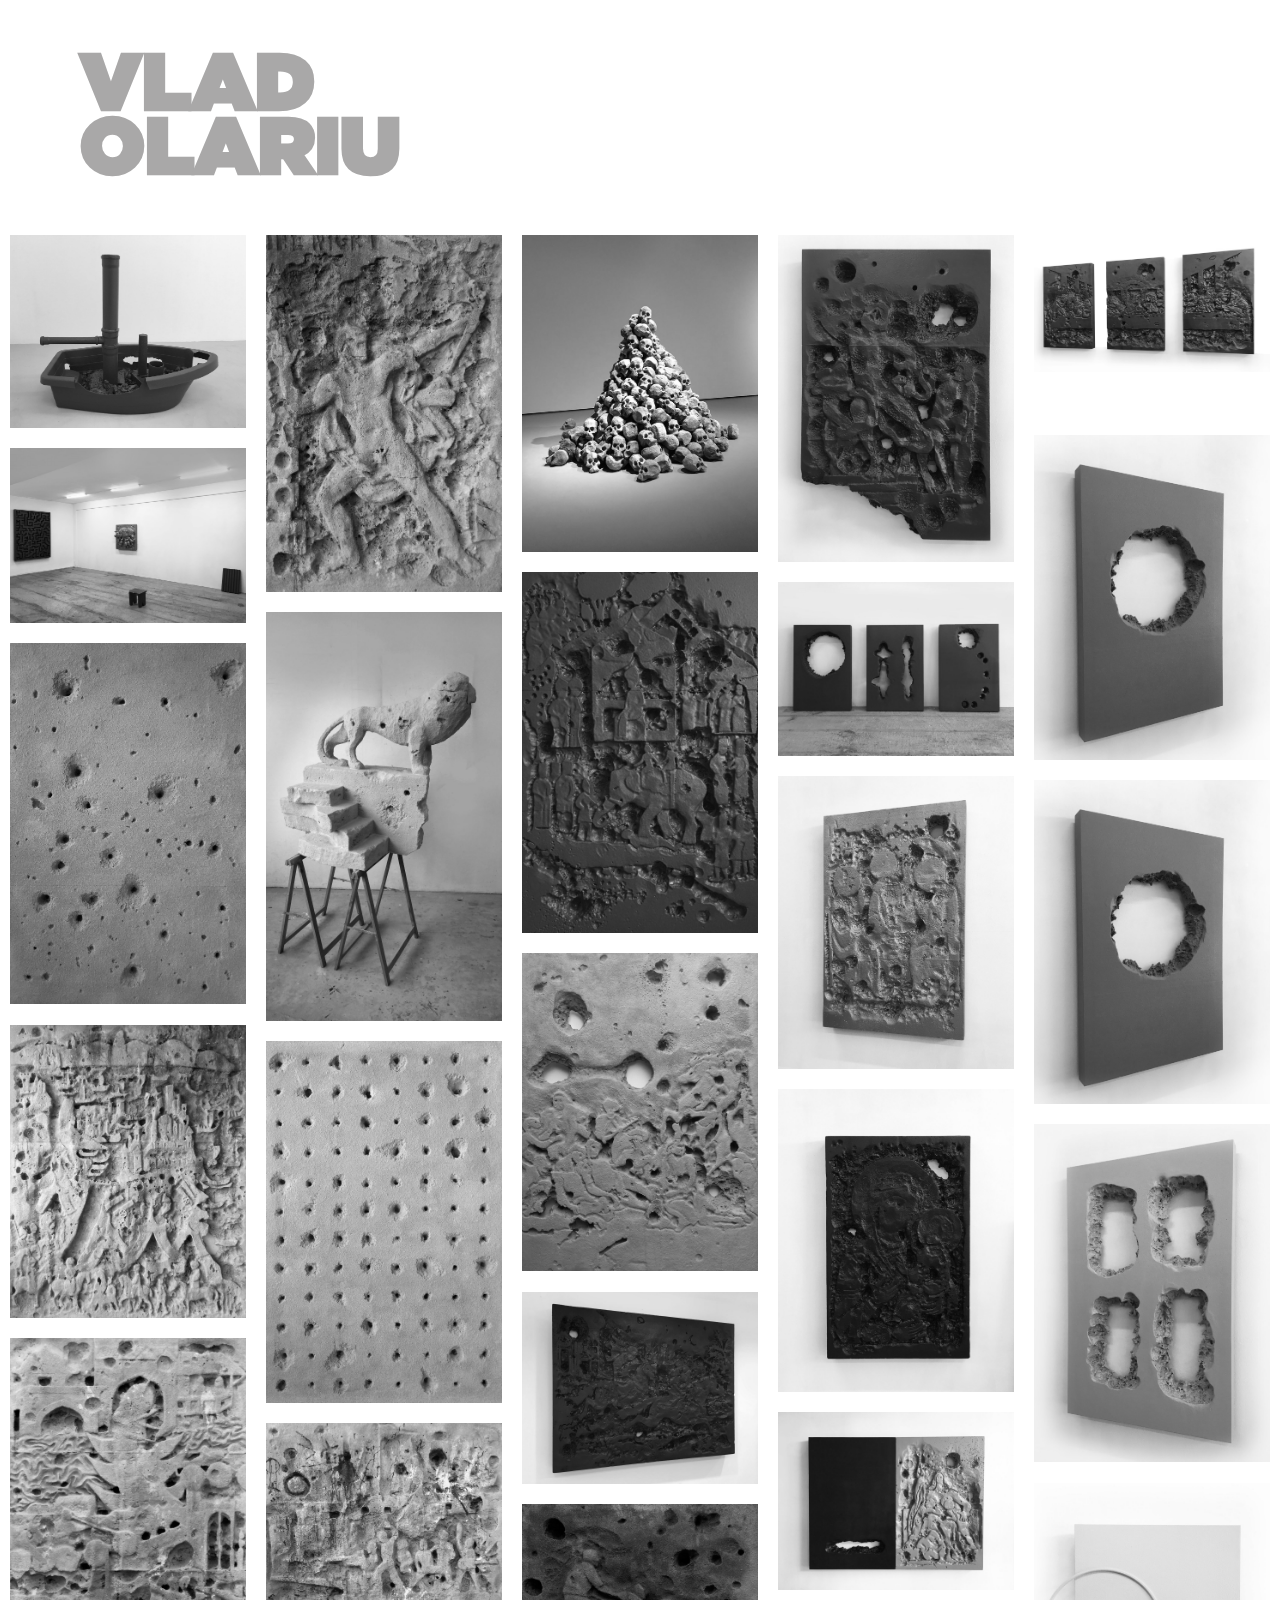
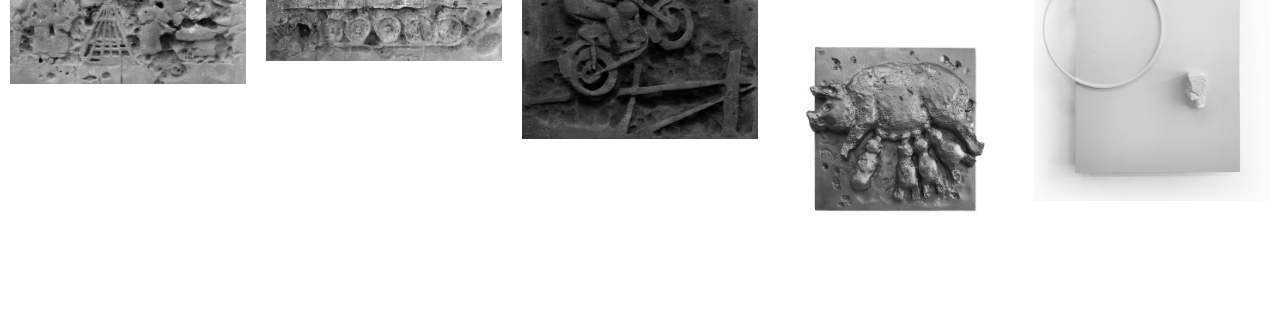
==== index.html @ de01ca1d "first" ====
<!doctype html>
<html class="no-js" lang="">

<head>
    <meta charset="utf-8">
    <meta http-equiv="X-UA-Compatible" content="IE=edge,chrome=1">
    <title></title>
    <meta name="description" content="">
    <meta name="viewport" content="width=device-width, initial-scale=1">
    <link rel="stylesheet" href="css/normalize.min.css">
    <link rel="stylesheet" href="css/main.css">
</head>

<body>
    <header>
        <h1>Vlad <br> Olariu</h1>
    </header>
    <main class="wrapper">
        <div class="masonry">
            <div class="item">
                <img src="/img/1.jpg" alt="">
            </div>
            <div class="item">
                <img src="/img/2.jpg" alt="">
            </div>
            <div class="item">
                <img src="/img/3.jpg" alt="">
            </div>
            <div class="item">
                <img src="/img/4.jpg" alt="">
            </div>
            <div class="item">
                <img src="/img/5.jpg" alt="">
            </div>
            <div class="item">
                <img src="/img/6.jpg" alt="">
            </div>
            <div class="item">
                <img src="/img/7.jpg" alt="">
            </div>
            <div class="item">
                <img src="/img/8.jpg" alt="">
            </div>
            <div class="item">
                <img src="/img/9.jpg" alt="">
            </div>
            <div class="item">
                <img src="/img/10.jpg" alt="">
            </div>
            <div class="item">
                <img src="/img/11.jpg" alt="">
            </div>
            <div class="item">
                <img src="/img/12.jpg" alt="">
            </div>
            <div class="item">
                <img src="/img/13.jpg" alt="">
            </div>
            <div class="item">
                <img src="/img/14.jpg" alt="">
            </div>
            <div class="item">
                <img src="/img/15.jpg" alt="">
            </div>
            <div class="item">
                <img src="/img/16.jpg" alt="">
            </div>
            <div class="item">
                <img src="/img/17.jpg" alt="">
            </div>
            <div class="item">
                <img src="/img/18.jpg" alt="">
            </div>
            <div class="item">
                <img src="/img/19.jpg" alt="">
            </div>
            <div class="item">
                <img src="/img/20.jpg" alt="">
            </div>
            <div class="item">
                <img src="/img/21.jpg" alt="">
            </div>
            <div class="item">
                <img src="/img/22.jpg" alt="">
            </div>
            <div class="item">
                <img src="/img/23.jpg" alt="">
            </div>
            <div class="item">
                <img src="/img/23.jpg" alt="">
            </div>
            <div class="item">
                <img src="/img/24.jpg" alt="">
            </div>
            <div class="item">
                <img src="/img/25.jpg" alt="">
            </div>
        </div>
    </main>
    <footer></footer>

</body>

</html>
---- css/main.css ----
/*! HTML5 Boilerplate v5.0 | MIT License | http://h5bp.com/ */

html {
    color: #222;
    font-size: 1em;
    line-height: 1.4;
    box-sizing: border-box;    
}

*, *:before, *:after {
    box-sizing: inherit;
  }
::-moz-selection {
    background: #b3d4fc;
    text-shadow: none;
}

::selection {
    background: #b3d4fc;
    text-shadow: none;
}

hr {
    display: block;
    height: 1px;
    border: 0;
    border-top: 1px solid #ccc;
    margin: 1em 0;
    padding: 0;
}

audio,
canvas,
iframe,
img,
svg,
video {
    vertical-align: middle;
}

fieldset {
    border: 0;
    margin: 0;
    padding: 0;
}

textarea {
    resize: vertical;
}

.browserupgrade {
    margin: 0.2em 0;
    background: #ccc;
    color: #000;
    padding: 0.2em 0;
}

header {
    text-align: center;
    padding-left: 80px;
}

body {
    font: 1em/1.67 'Open Sans', Arial, Sans-serif;
    margin: 0;
    background: #fff;
    color: #a9a8a8;
    font-family: Gotham;    
}

.wrapper {
    width: 95%;
    margin: 3em auto;
}

.masonry {
    margin: 1.5em 0;
    padding: 0;
    -moz-column-gap: 1.5em;
    -webkit-column-gap: 1.5em;
    column-gap: 1.5em;
    font-size: .85em;
}

.item {
    display: inline-block;
    background: #fff;
    margin: 0 0 1.5em;
    width: 100%;
    box-sizing: border-box;
    -moz-box-sizing: border-box;
    -webkit-box-sizing: border-box;
}

img{
    width: 100%;    
    filter: grayscale(1);
    transition-property: filter;
	transition-duration: .3s;	
} 
img:hover {
	filter: grayscale(0);
}

h1 {
    font-size: 5em;
    font-family: 'Gotham Ultra';
    text-transform: uppercase;
    font-weight: bolder;
    line-height: 0.8em;
    text-align: left;
    color: #a9a8a8;
}


@font-face {
    font-family: 'Gotham';
    src:  url('/fonts/Gotham.ttf') format('truetype');
}

@font-face {
    font-family: 'Gotham Ultra';
    src:  url('/fonts/Gotham Ultra.otf') format('truetype');
}

@media only screen and (min-width: 400px) {
    .masonry {
        -moz-column-count: 2;
        -webkit-column-count: 2;
        column-count: 2;
    }
}

@media only screen and (min-width: 700px) {
    .masonry {
        -moz-column-count: 3;
        -webkit-column-count: 3;
        column-count: 3;
    }
}

@media only screen and (min-width: 900px) {
    .masonry {
        -moz-column-count: 4;
        -webkit-column-count: 4;
        column-count: 4;
    }
}

@media only screen and (min-width: 1100px) {
    .masonry {
        -moz-column-count: 5;
        -webkit-column-count: 5;
        column-count: 5;
    }
}

@media only screen and (min-width: 1280px) {
    .wrapper {
        width: 1260px;
    }
}
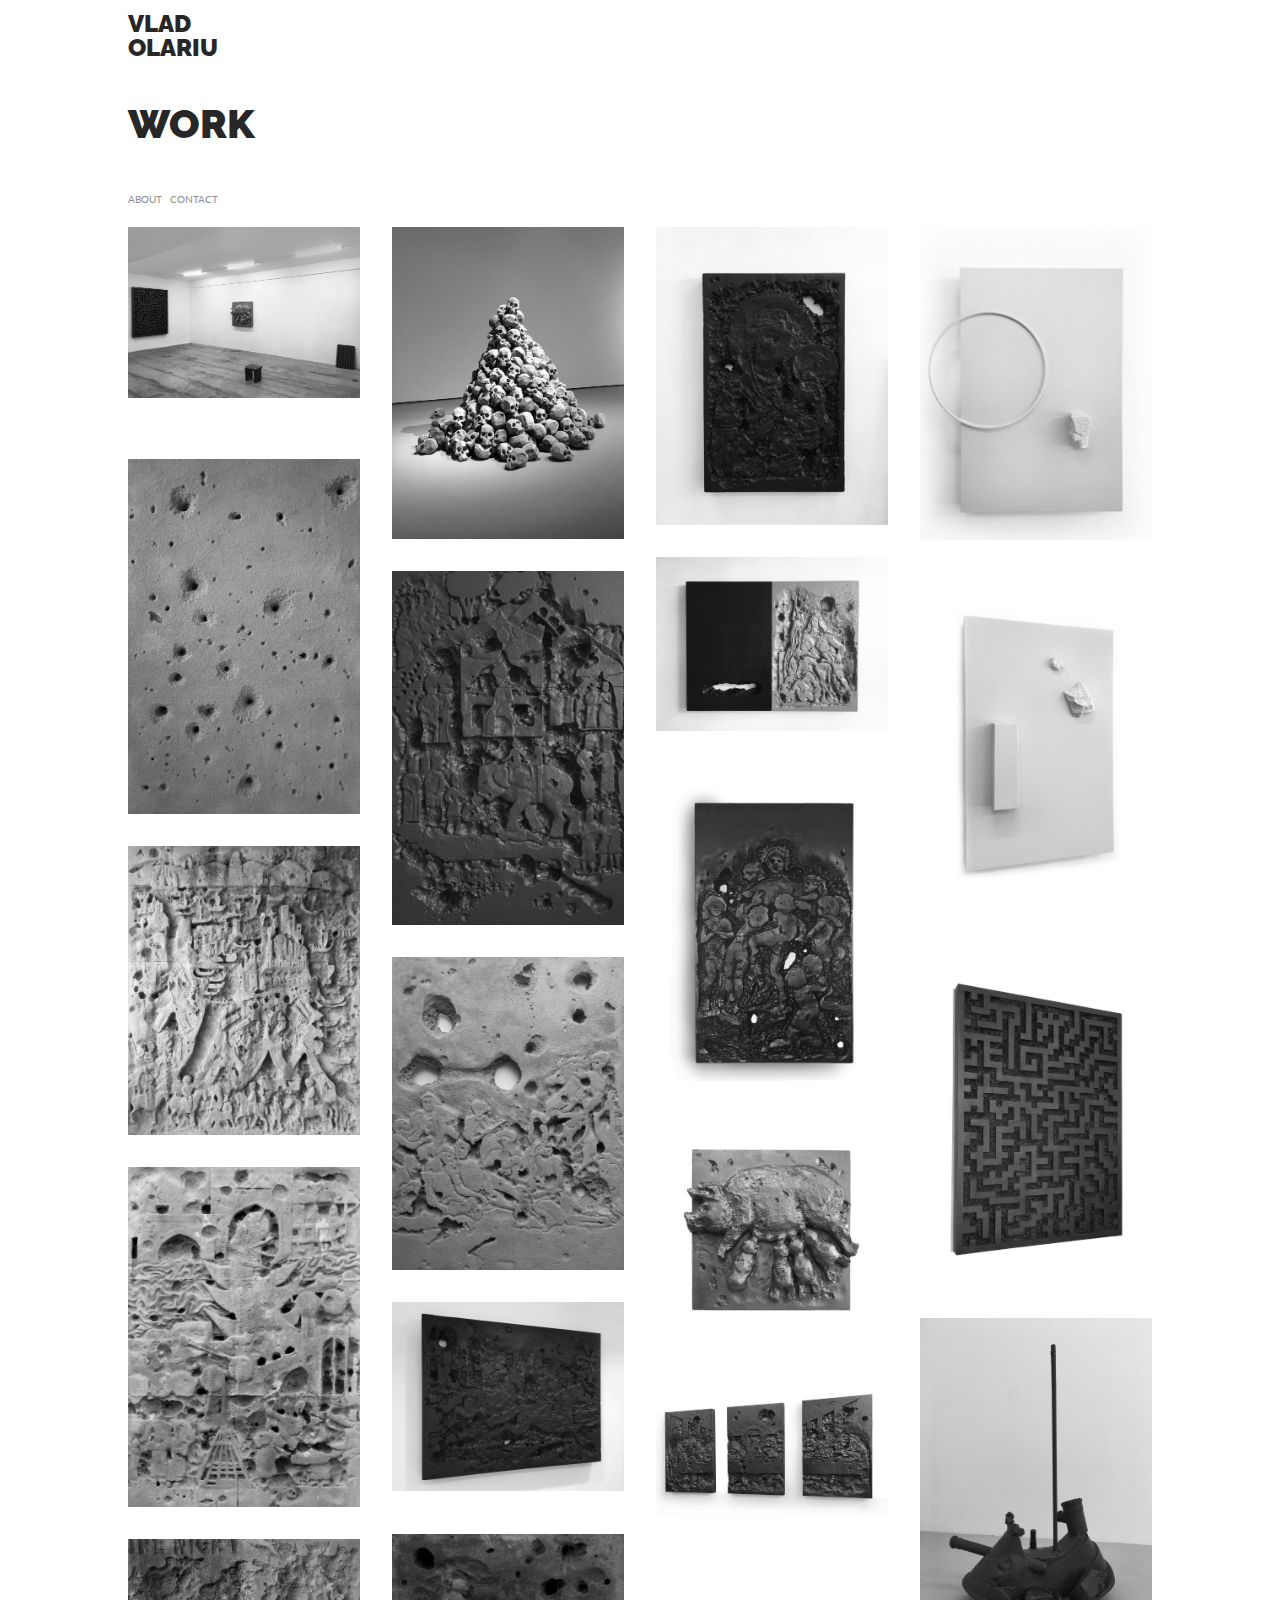
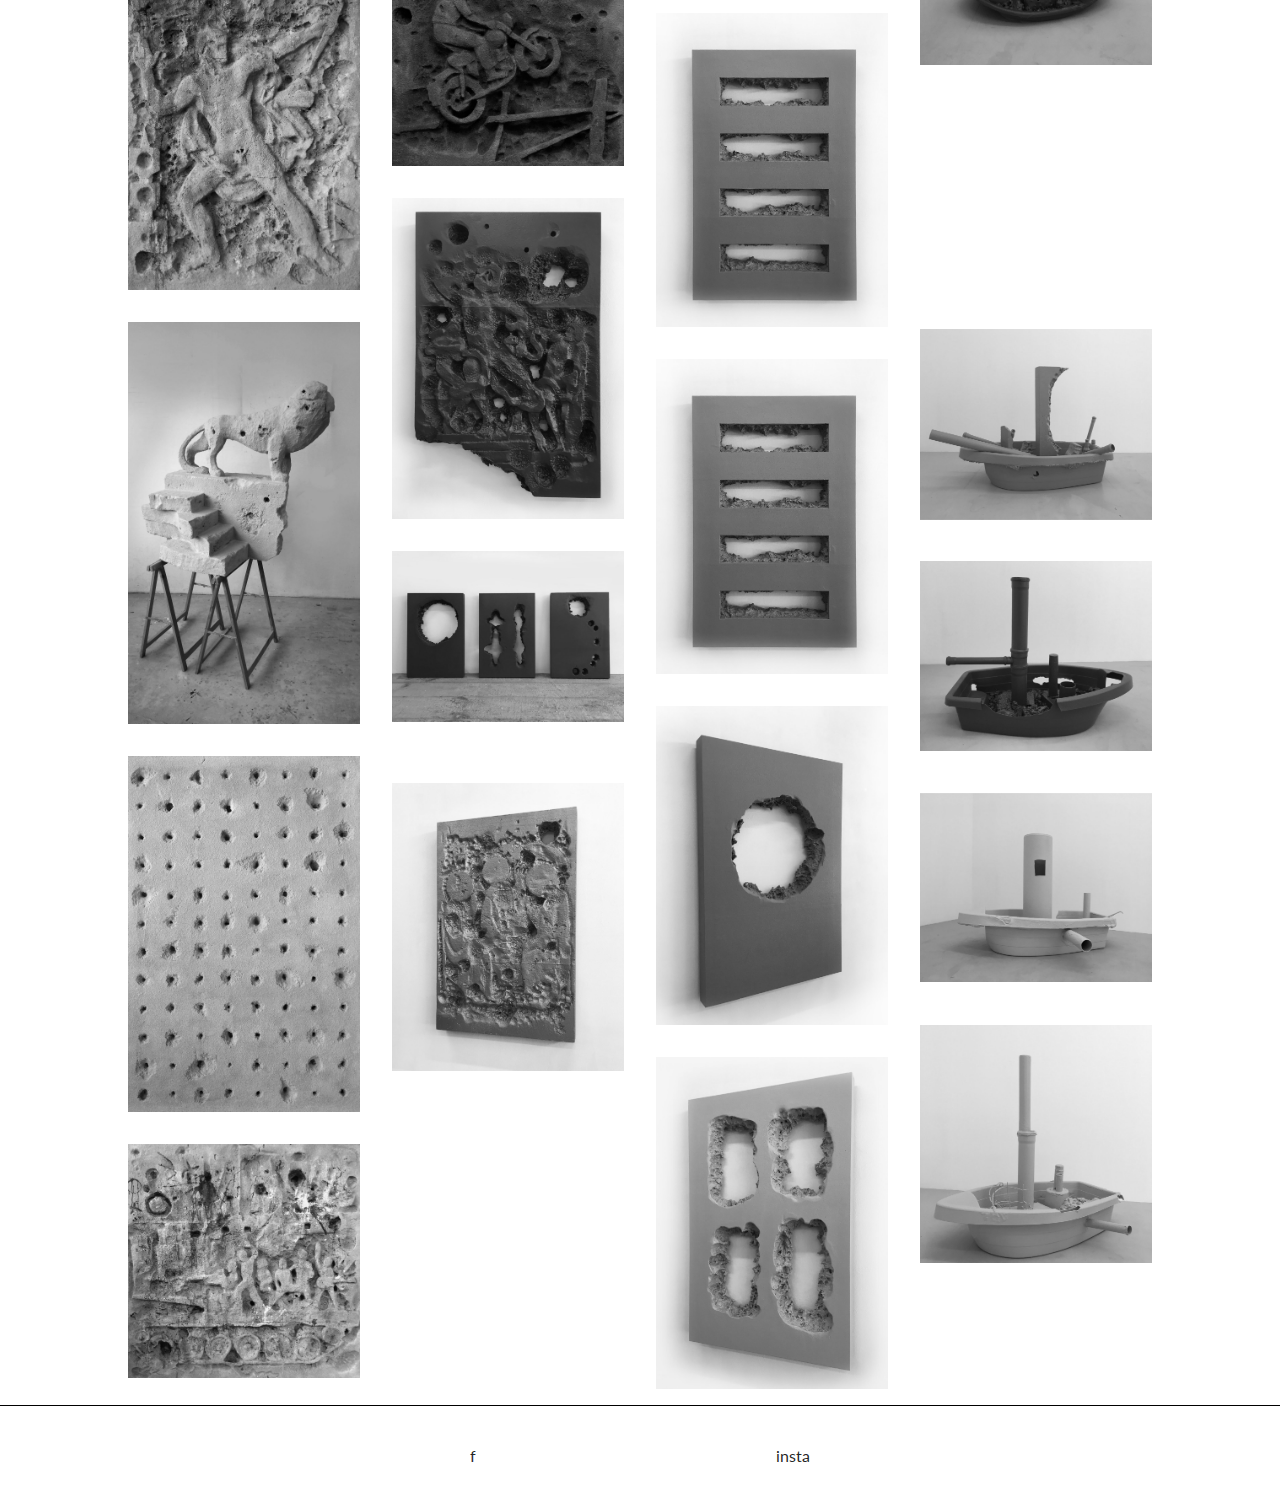
==== commit c8bdc625: "final" ====
--- a/index.html
+++ b/index.html
@@ -6,99 +6,145 @@
     <meta http-equiv="X-UA-Compatible" content="IE=edge,chrome=1">
     <title></title>
     <meta name="description" content="">
-    <meta name="viewport" content="width=device-width, initial-scale=1">
+    <meta name="viewport" content="width=device-width, initial-scale=1, user-scalable=no, initial-scale=1.0, maximum-scale=1.0">
     <link rel="stylesheet" href="css/normalize.min.css">
     <link rel="stylesheet" href="css/main.css">
+    <link href="https://fonts.googleapis.com/css?family=Lato" rel="stylesheet">
 </head>
 
 <body>
     <header>
-        <h1>Vlad <br> Olariu</h1>
+        <h1 class="brand">Vlad <br> Olariu</h1>
+        <h1 class="title">Work</h1>
+        <nav>
+            <ul class="no-style-list nav row">
+                <li><a href="/About.html">About</a></li>
+                <li><a href="/Contact.html">Contact</a></li>
+            </ul>
+        </nav>
     </header>
     <main class="wrapper">
         <div class="masonry">
             <div class="item">
-                <img src="/img/1.jpg" alt="">
+                <img id="1" class="gallery-image" src="/img/1.jpg" alt="">
             </div>
             <div class="item">
-                <img src="/img/2.jpg" alt="">
+                <img id="2" class="gallery-image" src="/img/2.jpg" alt="">
             </div>
             <div class="item">
-                <img src="/img/3.jpg" alt="">
+                <img id="3" class="gallery-image" src="/img/3.jpg" alt="">
             </div>
             <div class="item">
-                <img src="/img/4.jpg" alt="">
+                <img id="4" class="gallery-image" src="/img/4.jpg" alt="">
             </div>
             <div class="item">
-                <img src="/img/5.jpg" alt="">
+                <img id="5" class="gallery-image" src="/img/5.jpg" alt="">
             </div>
             <div class="item">
-                <img src="/img/6.jpg" alt="">
+                <img id="6" class="gallery-image" src="/img/6.jpg" alt="">
             </div>
             <div class="item">
-                <img src="/img/7.jpg" alt="">
+                <img id="7" class="gallery-image" src="/img/7.jpg" alt="">
             </div>
             <div class="item">
-                <img src="/img/8.jpg" alt="">
+                <img id="8" class="gallery-image" src="/img/8.jpg" alt="">
             </div>
             <div class="item">
-                <img src="/img/9.jpg" alt="">
+                <img id="9" class="gallery-image" src="/img/9.jpg" alt="">
             </div>
             <div class="item">
-                <img src="/img/10.jpg" alt="">
+                <img id="10" class="gallery-image" src="/img/10.jpg" alt="">
             </div>
             <div class="item">
-                <img src="/img/11.jpg" alt="">
+                <img id="11" class="gallery-image" src="/img/11.jpg" alt="">
             </div>
             <div class="item">
-                <img src="/img/12.jpg" alt="">
+                <img id="12" class="gallery-image" src="/img/12.jpg" alt="">
             </div>
             <div class="item">
-                <img src="/img/13.jpg" alt="">
+                <img id="13" class="gallery-image" src="/img/13.jpg" alt="">
             </div>
             <div class="item">
-                <img src="/img/14.jpg" alt="">
+                <img id="14" class="gallery-image" src="/img/14.jpg" alt="">
             </div>
             <div class="item">
-                <img src="/img/15.jpg" alt="">
+                <img id="15" class="gallery-image" src="/img/15.jpg" alt="">
             </div>
             <div class="item">
-                <img src="/img/16.jpg" alt="">
+                <img id="16" class="gallery-image" src="/img/16.jpg" alt="">
             </div>
             <div class="item">
-                <img src="/img/17.jpg" alt="">
+                <img id="17" class="gallery-image" src="/img/17.jpg" alt="">
             </div>
             <div class="item">
-                <img src="/img/18.jpg" alt="">
+                <img id="18" class="gallery-image" src="/img/18.jpg" alt="">
             </div>
             <div class="item">
-                <img src="/img/19.jpg" alt="">
+                <img id="19" class="gallery-image" src="/img/19.jpg" alt="">
             </div>
             <div class="item">
-                <img src="/img/20.jpg" alt="">
+                <img id="20" class="gallery-image" src="/img/20.jpg" alt="">
             </div>
             <div class="item">
-                <img src="/img/21.jpg" alt="">
+                <img id="21" class="gallery-image" src="/img/21.jpg" alt="">
             </div>
             <div class="item">
-                <img src="/img/22.jpg" alt="">
+                <img id="22" class="gallery-image" src="/img/22.jpg" alt="">
             </div>
             <div class="item">
-                <img src="/img/23.jpg" alt="">
+                <img id="22" class="gallery-image" src="/img/22.jpg" alt="">
             </div>
             <div class="item">
-                <img src="/img/23.jpg" alt="">
+                <img id="23" class="gallery-image" src="/img/23.jpg" alt="">
             </div>
             <div class="item">
-                <img src="/img/24.jpg" alt="">
+                <img id="24" class="gallery-image" src="/img/24.jpg" alt="">
             </div>
             <div class="item">
-                <img src="/img/25.jpg" alt="">
+                <img id="25" class="gallery-image" src="/img/25.jpg" alt="">
             </div>
+            <div class="item">
+                <img id="26" class="gallery-image" src="/img/26.jpg" alt="">
+            </div>
+            <div class="item">
+                <img id="27" class="gallery-image" src="/img/27.jpg" alt="">
+            </div>
+            <div class="item">
+                <img id="28" class="gallery-image" src="/img/28.jpg" alt="">
+            </div>
+            <div class="item">
+                <img id="29" class="gallery-image" src="/img/29.jpg" alt="">
+            </div>
+            <div class="item">
+                <img id="30" class="gallery-image" src="/img/30.jpg" alt="">
+            </div>
+            <div class="item">
+                <img id="31" class="gallery-image" src="/img/31.jpg" alt="">
+            </div>
+            <div class="item">
+                <img id="32" class="gallery-image" src="/img/32.jpg" alt="">
+            </div>
+            <div class="item">
+                <img id="33" class="gallery-image" src="/img/33.jpg" alt="">
+            </div>
+
         </div>
     </main>
-    <footer></footer>
-
+    <div id="modal" class="modal">
+        <div class="modal-inner">
+            <span class="close" onclick="document.getElementById('modal').style.display='none'">&times;</span>
+            <img class="modal-content" id="modalImage">
+            <div id="caption"></div>
+        </div>
+    </div>
+    <footer>
+        <div class="footer">
+            <a target="_blank" href="https://www.facebook.com/vladmihaiolariu/">f</a>
+            <a target="_blank" href="https://www.instagram.com/vlad_olariu/">insta</a>
+        </div>
+    </footer>
+    <script src="https://unpkg.com/imagesloaded@4/imagesloaded.pkgd.min.js"></script>
+    <script src="/main.js"></script>
 </body>
 
 </html>--- a/css/main.css
+++ b/css/main.css
@@ -1,32 +1,34 @@
-/*! HTML5 Boilerplate v5.0 | MIT License | http://h5bp.com/ */
+@import url(http://fonts.googleapis.com/css?family=Raleway:400,300,500,600,700,800,900,100,200);
 
 html {
-    color: #222;
-    font-size: 1em;
-    line-height: 1.4;
-    box-sizing: border-box;    
-}
-
-*, *:before, *:after {
-    box-sizing: inherit;
-  }
+  color: #222;
+  font-size: 1em;
+  line-height: 1.4;
+  box-sizing: border-box;
+}
+
+*,
+*:before,
+*:after {
+  box-sizing: inherit;
+}
 ::-moz-selection {
-    background: #b3d4fc;
-    text-shadow: none;
+  background: #b3d4fc;
+  text-shadow: none;
 }
 
 ::selection {
-    background: #b3d4fc;
-    text-shadow: none;
+  background: #b3d4fc;
+  text-shadow: none;
 }
 
 hr {
-    display: block;
-    height: 1px;
-    border: 0;
-    border-top: 1px solid #ccc;
-    margin: 1em 0;
-    padding: 0;
+  display: block;
+  height: 1px;
+  border: 0;
+  border-top: 1px solid #ccc;
+  margin: 1em 0;
+  padding: 0;
 }
 
 audio,
@@ -35,128 +37,260 @@
 img,
 svg,
 video {
-    vertical-align: middle;
+  vertical-align: middle;
 }
 
 fieldset {
-    border: 0;
-    margin: 0;
-    padding: 0;
+  border: 0;
+  margin: 0;
+  padding: 0;
 }
 
 textarea {
-    resize: vertical;
+  resize: vertical;
 }
 
 .browserupgrade {
-    margin: 0.2em 0;
-    background: #ccc;
-    color: #000;
-    padding: 0.2em 0;
+  margin: 0.2em 0;
+  background: #ccc;
+  color: #000;
+  padding: 0.2em 0;
+}
+
+body {
+  font: 1em/1.67 'Lato', Sans-serif;
+  margin: 0;
+  background: #fff;
+  color: rgba(0, 0, 0, 0.87);
+}
+
+/* helper classes */
+
+.no-style-list {
+  list-style: none;
+  padding: 0;
+  margin: 0;
+}
+
+.no-margin {
+  margin: 0;
+}
+
+img {
+  display: block;
+  max-width: 100%;
+  filter: grayscale(1);
+  transition-property: filter;
+  transition-duration: 0.3s;
+}
+img:hover {
+  filter: grayscale(0);
+}
+
+.wrapper {
+  width: 80%;
+  margin: 1em auto;
+}
+
+.masonry {
+  column-width: 13em;
+  column-gap: 2em;
+}
+
+.item {
+  display: block;
+  width: 100%;
+  margin-bottom: 2em;
+  min-height: 200px;
 }
 
 header {
-    text-align: center;
-    padding-left: 80px;
-}
-
-body {
-    font: 1em/1.67 'Open Sans', Arial, Sans-serif;
-    margin: 0;
-    background: #fff;
-    color: #a9a8a8;
-    font-family: Gotham;    
-}
-
-.wrapper {
-    width: 95%;
-    margin: 3em auto;
-}
-
-.masonry {
-    margin: 1.5em 0;
-    padding: 0;
-    -moz-column-gap: 1.5em;
-    -webkit-column-gap: 1.5em;
-    column-gap: 1.5em;
-    font-size: .85em;
-}
-
-.item {
-    display: inline-block;
-    background: #fff;
-    margin: 0 0 1.5em;
-    width: 100%;
-    box-sizing: border-box;
-    -moz-box-sizing: border-box;
-    -webkit-box-sizing: border-box;
-}
-
-img{
-    width: 100%;    
-    filter: grayscale(1);
-    transition-property: filter;
-	transition-duration: .3s;	
-} 
-img:hover {
-	filter: grayscale(0);
+  display: flex;
+  flex-direction: column;
+  justify-content: center;
+  align-items: start;
 }
 
 h1 {
-    font-size: 5em;
-    font-family: 'Gotham Ultra';
-    text-transform: uppercase;
-    font-weight: bolder;
-    line-height: 0.8em;
-    text-align: left;
-    color: #a9a8a8;
-}
-
+  text-transform: uppercase;
+  width: 80%;
+  font-family: Raleway;
+  font-weight: 900;
+  line-height: 1em;
+  margin: 0.5em auto;
+  margin-bottom: 1em;
+}
+
+.brand {
+  font-size: 1.5em;
+}
+.title {
+  font-size: 2.5em;
+}
+
+nav {
+  align-self: start;
+  width: 80%;
+  margin: 0 auto;
+  text-transform: uppercase;
+}
+
+.nav {
+  display: flex;
+  flex-direction: row;
+  justify-content: space-between;
+}
+.nav > li {
+  padding-right: 0.5em;
+}
+.nav > li > a {
+  font-size: 0.6em;
+  text-decoration: none;
+  color: #8d8d8d;
+}
+
+.modal {
+  display: none; /* Hidden by default */
+  position: fixed; /* Stay in place */
+  z-index: 1; /* Sit on top */
+  left: 0;
+  top: 0;
+  width: 100%; /* Full width */
+  height: 100vh; /* Full height */
+  overflow: auto; /* Enable scroll if needed */
+  background-color: rgba(255, 255, 255, 1); /* Black w/ opacity */
+}
+.modal-inner {
+  display: flex;
+  flex-direction: column;
+  justify-content: center;
+}
+.modal-inner > img {
+  filter: grayscale(0);
+}
+
+.close {
+  font-size: 5em;
+  line-height: 1.5em;
+  color: rgba(0, 0, 0, 0.87);
+  text-align: right;
+  padding-right: 20px;
+}
+
+.modal-open {
+  overflow: hidden;
+}
+
+footer {
+  border-top: solid 1px rgba(0, 0, 0, 87);
+
+}
+.footer {
+  width: 50%;
+  margin: 0 auto;
+  height: 100px;
+  display: flex;
+  flex-direction: row;
+  justify-content: space-around;
+  align-items: center;
+}
+.footer > a {
+  text-decoration: none;
+  color: rgba(0, 0, 0, 0.87);
+}
+
+.footer > a:hover {
+  color: #8d8d8d;
+}
+.contact {
+  min-height: 350px;
+  display: flex;
+  flex-direction: column;
+  justify-content: center;
+  align-items: start;
+  width: 80%;
+  margin: 0 auto;
+  font-family: Raleway;
+}
+
+.contact-row {
+  color: #8d8d8d;
+  font-size: 13px;
+  margin-bottom: 10px;
+}
+.email-link {
+  text-decoration: none;
+  color: #8d8d8d;
+  cursor: pointer;
+}
+.about {
+  font-family: Raleway;
+  width: 80%;
+  margin: 3em auto;
+}
+.about > h5 {
+  font-size: 13px;
+  font-weight: 500;
+}
+.about > p {
+  font-size: 13px;
+  color: #8d8d8d;
+}
+#caption {
+  display: flex;
+  flex-direction: column;
+  justify-content: start;
+  font-family: Raleway;
+  font-size: 0.6em;
+  color: #8d8d8d;
+  margin: 2em 0;  
+  margin-left: 1em;
+}
+.italic {
+  font-style: italic;
+}
+
+@media only screen and (min-width: 420px) {
+}
+
+@media only screen and (min-width: 700px) {
+  #caption {
+    margin-left: 0;
+  }
+  .modal-inner {
+    width: 80%;
+    margin: auto;
+  }
+  .nav {
+    justify-content: start;
+  }
+}
+
+@media only screen and (min-width: 900px) {
+  .modal-inner {
+    width: 65%;
+    margin: auto;
+  }
+}
+
+@media only screen and (min-width: 1100px) {
+  .modal-inner {
+    width: 60%;
+    margin: auto;
+  }
+}
+
+@media only screen and (min-width: 1280px) {
+  .modal-inner {
+    width: 45%;
+    margin: auto;
+  }
+  .wrapper {
+    max-width: 1280px;
+  }
+}
 
 @font-face {
-    font-family: 'Gotham';
-    src:  url('/fonts/Gotham.ttf') format('truetype');
-}
-
-@font-face {
-    font-family: 'Gotham Ultra';
-    src:  url('/fonts/Gotham Ultra.otf') format('truetype');
-}
-
-@media only screen and (min-width: 400px) {
-    .masonry {
-        -moz-column-count: 2;
-        -webkit-column-count: 2;
-        column-count: 2;
-    }
-}
-
-@media only screen and (min-width: 700px) {
-    .masonry {
-        -moz-column-count: 3;
-        -webkit-column-count: 3;
-        column-count: 3;
-    }
-}
-
-@media only screen and (min-width: 900px) {
-    .masonry {
-        -moz-column-count: 4;
-        -webkit-column-count: 4;
-        column-count: 4;
-    }
-}
-
-@media only screen and (min-width: 1100px) {
-    .masonry {
-        -moz-column-count: 5;
-        -webkit-column-count: 5;
-        column-count: 5;
-    }
-}
-
-@media only screen and (min-width: 1280px) {
-    .wrapper {
-        width: 1260px;
-    }
-}+  font-family: 'Gotham';
+  src: url('/fonts/Gotham.ttf') format('truetype');
+}
